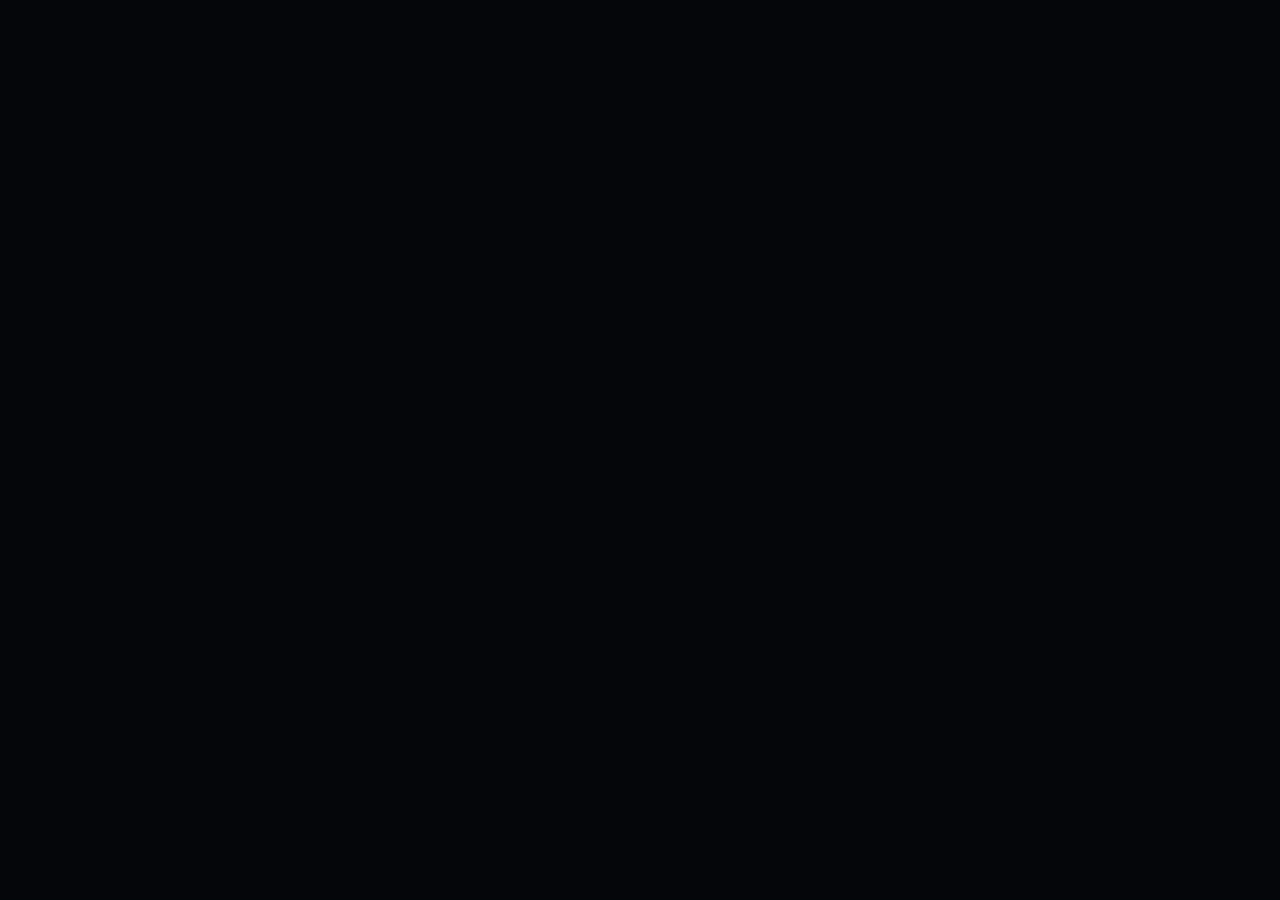
==== sidoge/index.html @ 02d99cd4 "Add public SIDOGE site with mobile buy header" ====
<!doctype html><html><head><meta charset="utf-8"><meta name="viewport" content="width=device-width,initial-scale=1"><title>SIDOGE — Super Intelligent Doge</title><style>
*{box-sizing:border-box}html,body{margin:0;max-width:100%;overflow-x:hidden;background:#05060a;color:#fff;font-family:Arial,Helvetica,sans-serif}body{background:radial-gradient(circle at 50% -10%,#14213a 0,#090b12 30%,#05060a 65%)}a{text-decoration:none;color:inherit}.wrap{width:min(1120px,calc(100% - 28px));margin:auto}nav{position:sticky;top:0;z-index:5;background:rgba(5,6,10,.94);border-bottom:1px solid #20232d}.nav{height:62px;display:flex;align-items:center;justify-content:space-between;gap:10px}.brand{font-weight:900;letter-spacing:.04em;white-space:nowrap}.btn{display:flex;align-items:center;justify-content:center;padding:13px 18px;border-radius:14px;border:1px solid #282c37;background:#10131b;font-weight:800}.gold{background:linear-gradient(135deg,#f7d974,#d7a637);color:#17120a;border:0}.hero{display:grid;grid-template-columns:minmax(0,1fr) minmax(0,.85fr);gap:48px;align-items:center;padding:68px 0}.hero>*{min-width:0}.eyebrow{display:inline-block;color:#f4cd68;border:1px solid #6a5730;border-radius:999px;padding:8px 12px;font-size:13px;font-weight:800;letter-spacing:.08em}.title{font-size:clamp(64px,8vw,108px);line-height:.9;letter-spacing:-.05em;margin:22px 0 18px;background:linear-gradient(#fff,#e2bc5d);-webkit-background-clip:text;color:transparent}.tag{font-size:clamp(24px,3vw,36px);font-weight:800;line-height:1.12;margi￿���q�^￿
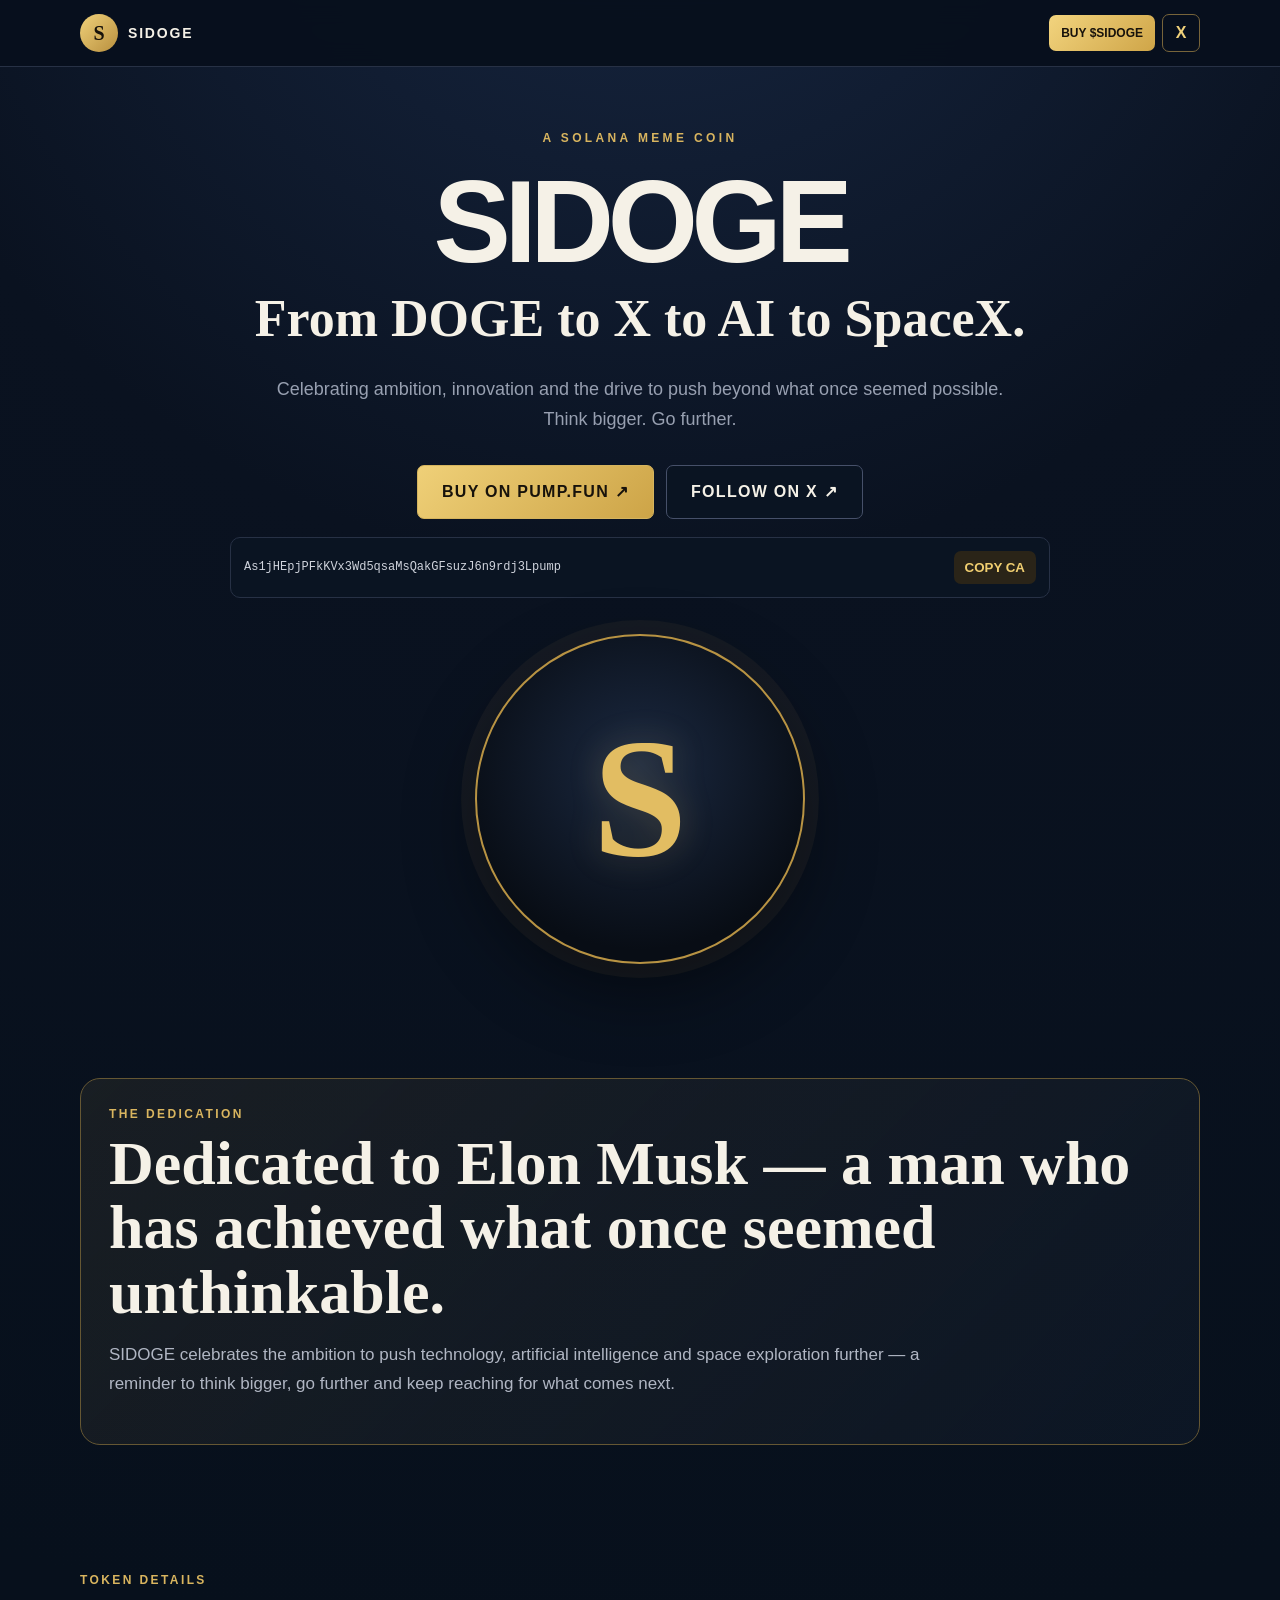
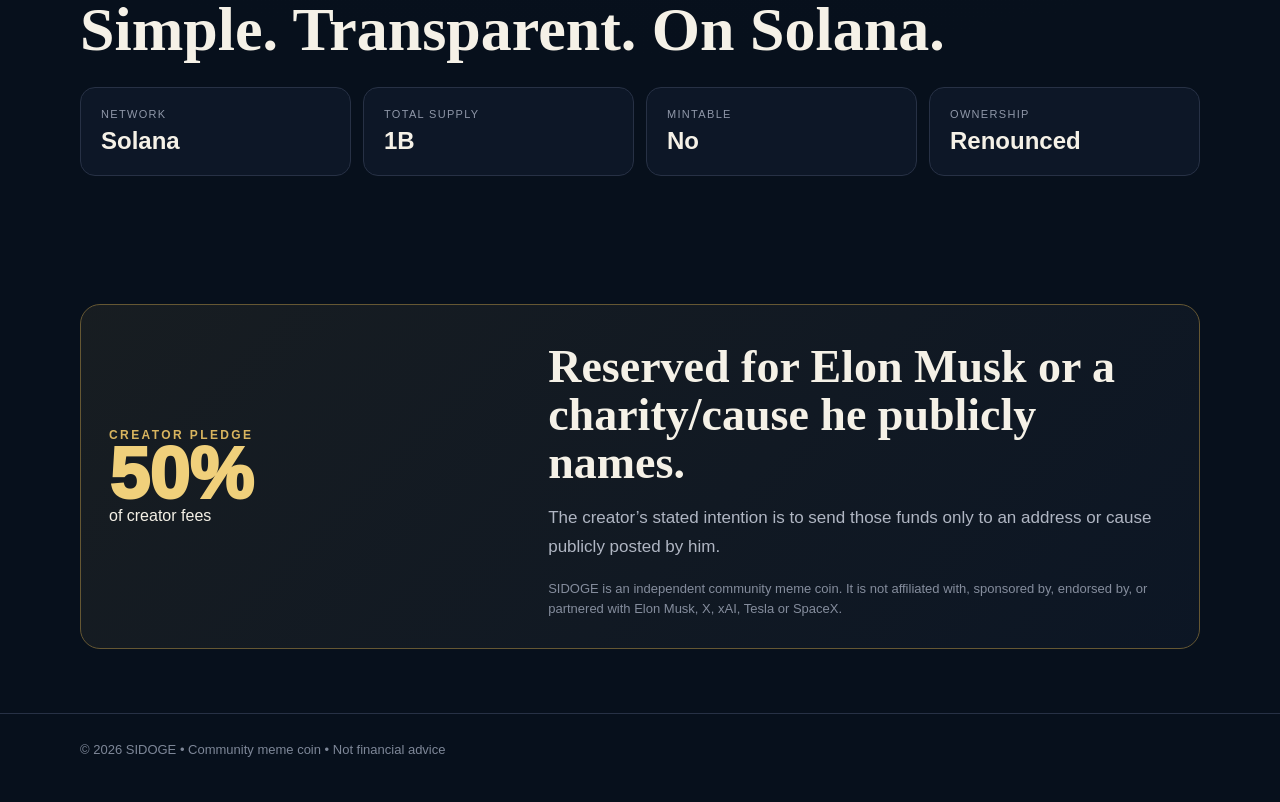
==== commit bb9f79ca: "Fix SIDOGE mobile site and top buy button" ====
--- a/sidoge/index.html
+++ b/sidoge/index.html
@@ -1,2 +1,32 @@
-<!doctype html><html><head><meta charset="utf-8"><meta name="viewport" content="width=device-width,initial-scale=1"><title>SIDOGE — Super Intelligent Doge</title><style>
-*{box-sizing:border-box}html,body{margin:0;max-width:100%;overflow-x:hidden;background:#05060a;color:#fff;font-family:Arial,Helvetica,sans-serif}body{background:radial-gradient(circle at 50% -10%,#14213a 0,#090b12 30%,#05060a 65%)}a{text-decoration:none;color:inherit}.wrap{width:min(1120px,calc(100% - 28px));margin:auto}nav{position:sticky;top:0;z-index:5;background:rgba(5,6,10,.94);border-bottom:1px solid #20232d}.nav{height:62px;display:flex;align-items:center;justify-content:space-between;gap:10px}.brand{font-weight:900;letter-spacing:.04em;white-space:nowrap}.btn{display:flex;align-items:center;justify-content:center;padding:13px 18px;border-radius:14px;border:1px solid #282c37;background:#10131b;font-weight:800}.gold{background:linear-gradient(135deg,#f7d974,#d7a637);color:#17120a;border:0}.hero{display:grid;grid-template-columns:minmax(0,1fr) minmax(0,.85fr);gap:48px;align-items:center;padding:68px 0}.hero>*{min-width:0}.eyebrow{display:inline-block;color:#f4cd68;border:1px solid #6a5730;border-radius:999px;padding:8px 12px;font-size:13px;font-weight:800;letter-spacing:.08em}.title{font-size:clamp(64px,8vw,108px);line-height:.9;letter-spacing:-.05em;margin:22px 0 18px;background:linear-gradient(#fff,#e2bc5d);-webkit-background-clip:text;color:transparent}.tag{font-size:clamp(24px,3vw,36px);font-weight:800;line-height:1.12;margi￿���q�^￿+<!doctype html>
+<html lang="en">
+<head>
+<meta charset="utf-8">
+<meta name="viewport" content="width=device-width,initial-scale=1,viewport-fit=cover">
+<meta name="theme-color" content="#08101d">
+<title>SIDOGE — Super Intelligent Doge</title>
+<meta name="description" content="SIDOGE — From DOGE to X to AI to SpaceX. A Solana community meme coin.">
+<style>
+:root{--bg:#08101d;--panel:#0d1727;--gold:#d9b55f;--gold2:#f0d07b;--text:#f5f1e7;--muted:#98a0b1;--line:#273145}
+*{box-sizing:border-box}html,body{margin:0;max-width:100%;overflow-x:hidden}body{background:radial-gradient(circle at 50% -10%,#182844 0,#0a1220 30%,#07101c 70%);color:var(--text);font-family:Arial,Helvetica,sans-serif}
+a{text-decoration:none;color:inherit}.wrap{width:min(1120px,calc(100% - 28px));margin:auto}
+header{position:sticky;top:0;z-index:999;background:rgba(8,16,29,.97);border-bottom:1px solid var(--line);backdrop-filter:blur(12px)}
+.head{height:66px;display:flex;align-items:center;justify-content:space-between;gap:10px}.brand{display:flex;align-items:center;gap:10px;min-width:0}.mark{width:38px;height:38px;border-radius:50%;display:grid;place-items:center;background:linear-gradient(135deg,#f0d17a,#b88f3e);color:#17120b;font:700 20px Georgia,serif;flex:0 0 38px}.name{font-weight:900;letter-spacing:.13em;font-size:14px;white-space:nowrap}.headBtns{display:flex;gap:7px;align-items:center;flex-shrink:0}.buyTop{background:linear-gradient(135deg,#f2d47e,#cfa548);color:#17120b;font-weight:900;padding:11px 12px;border-radius:7px;font-size:12px;white-space:nowrap}.xTop{width:38px;height:38px;border:1px solid #77643a;border-radius:7px;display:grid;place-items:center;color:#f0d17a;font-weight:900}
+.hero{text-align:center;padding:64px 0 50px}.eyebrow{color:var(--gold);font-size:12px;letter-spacing:.28em;text-transform:uppercase;font-weight:900}.title{font-size:clamp(62px,16vw,116px);line-height:.88;margin:26px 0 18px;letter-spacing:-.055em}.tag{font:700 clamp(30px,6vw,52px)/1.08 Georgia,serif;max-width:900px;margin:auto}.lead{max-width:760px;margin:28px auto 0;color:var(--muted);font-size:18px;line-height:1.65}.actions{margin-top:30px;display:flex;justify-content:center;gap:12px;flex-wrap:wrap}.btn{min-height:54px;padding:0 24px;border:1px solid #465069;border-radius:7px;display:inline-flex;align-items:center;justify-content:center;font-weight:900;letter-spacing:.08em;text-transform:uppercase}.gold{background:linear-gradient(135deg,#efd078,#cda447);color:#17120b;border-color:#d5b45e}.dark{background:#0a1422}
+.ca{max-width:820px;margin:18px auto 0;border:1px solid var(--line);background:#0a1422;border-radius:10px;padding:13px;display:flex;align-items:center;gap:10px;text-align:left}.ca code{min-width:0;overflow:hidden;text-overflow:ellipsis;white-space:nowrap;flex:1;color:#cfd3dc;font-size:12px}.ca button{border:0;border-radius:7px;padding:9px 11px;background:#2a2418;color:#f0ce70;font-weight:900}
+.emblem{width:min(330px,76vw);aspect-ratio:1;margin:36px auto 0;border-radius:50%;display:grid;place-items:center;background:radial-gradient(circle at 50% 40%,#1b2941,#080d15 72%);border:2px solid #b89343;box-shadow:0 0 0 14px rgba(217,181,95,.05),0 28px 70px rgba(0,0,0,.45)}.emblem .s{font:700 clamp(100px,28vw,170px) Georgia,serif;color:#e2bd62;text-shadow:0 0 35px rgba(217,181,95,.22)}
+section{padding:64px 0}.kicker{color:var(--gold);font-size:12px;letter-spacing:.2em;text-transform:uppercase;font-weight:900}.sectionTitle{font:700 clamp(36px,7vw,62px)/1.04 Georgia,serif;margin:10px 0 16px}.copy{color:#b0b6c3;font-size:17px;line-height:1.7;max-width:820px}.box{border:1px solid #655733;background:linear-gradient(135deg,rgba(217,181,95,.08),rgba(20,31,49,.4));border-radius:20px;padding:28px}.facts{display:grid;grid-template-columns:repeat(4,1fr);gap:12px;margin-top:26px}.fact{border:1px solid var(--line);background:var(--panel);border-radius:15px;padding:20px}.fact span{display:block;color:#8f97a8;font-size:11px;letter-spacing:.12em;text-transform:uppercase}.fact b{display:block;margin-top:7px;font-size:24px}.pledge{display:grid;grid-template-columns:.8fr 1.2fr;gap:24px;align-items:center}.big{font-size:72px;font-weight:950;color:var(--gold2);line-height:.9}.note{color:#858d9d;font-size:13px;line-height:1.6;margin-top:14px}footer{border-top:1px solid var(--line);padding:28px 0 45px;color:#7e8798;font-size:13px}
+@media(max-width:760px){.wrap{width:calc(100% - 24px)}.head{height:62px}.name{font-size:12px;letter-spacing:.09em}.mark{width:34px;height:34px;flex-basis:34px;font-size:17px}.buyTop{font-size:11px;padding:10px 9px}.xTop{width:34px;height:34px}.hero{padding:46px 0 36px}.lead{font-size:16px}.actions{display:grid;grid-template-columns:1fr}.btn{width:100%}.ca{display:grid;grid-template-columns:1fr}.ca code{white-space:normal;overflow-wrap:anywhere}.ca button{width:100%}.facts{grid-template-columns:1fr 1fr}.pledge{grid-template-columns:1fr}.box{padding:21px}}
+</style>
+</head>
+<body>
+<header><div class="wrap head"><a class="brand" href="#top"><span class="mark">S</span><span class="name">SIDOGE</span></a><div class="headBtns"><a class="buyTop" href="https://pump.fun/coin/As1jHEpjPFkKVx3Wd5qsaMsQakGFsuzJ6n9rdj3Lpump" target="_blank" rel="noopener">BUY $SIDOGE</a><a class="xTop" href="https://x.com/SIDOGEcoin" target="_blank" rel="noopener" aria-label="SIDOGE on X">X</a></div></div></header>
+<main id="top">
+<div class="wrap hero"><div class="eyebrow">A Solana Meme Coin</div><h1 class="title">SIDOGE</h1><div class="tag">From DOGE to X to AI to SpaceX.</div><p class="lead">Celebrating ambition, innovation and the drive to push beyond what once seemed possible. Think bigger. Go further.</p><div class="actions"><a class="btn gold" href="https://pump.fun/coin/As1jHEpjPFkKVx3Wd5qsaMsQakGFsuzJ6n9rdj3Lpump" target="_blank" rel="noopener">Buy on Pump.fun ↗</a><a class="btn dark" href="https://x.com/SIDOGEcoin" target="_blank" rel="noopener">Follow on X ↗</a></div><div class="ca"><code>As1jHEpjPFkKVx3Wd5qsaMsQakGFsuzJ6n9rdj3Lpump</code><button onclick="copyCA(this)">COPY CA</button></div><div class="emblem"><div class="s">S</div></div></div>
+<section><div class="wrap"><div class="box"><div class="kicker">The dedication</div><h2 class="sectionTitle">Dedicated to Elon Musk — a man who has achieved what once seemed unthinkable.</h2><p class="copy">SIDOGE celebrates the ambition to push technology, artificial intelligence and space exploration further — a reminder to think bigger, go further and keep reaching for what comes next.</p></div></div></section>
+<section><div class="wrap"><div class="kicker">Token details</div><h2 class="sectionTitle">Simple. Transparent. On Solana.</h2><div class="facts"><div class="fact"><span>Network</span><b>Solana</b></div><div class="fact"><span>Total Supply</span><b>1B</b></div><div class="fact"><span>Mintable</span><b>No</b></div><div class="fact"><span>Ownership</span><b>Renounced</b></div></div></div></section>
+<section><div class="wrap"><div class="box pledge"><div><div class="kicker">Creator pledge</div><div class="big">50%</div><div>of creator fees</div></div><div><h2 class="sectionTitle" style="font-size:clamp(30px,5vw,46px)">Reserved for Elon Musk or a charity/cause he publicly names.</h2><p class="copy">The creator’s stated intention is to send those funds only to an address or cause publicly posted by him.</p><div class="note">SIDOGE is an independent community meme coin. It is not affiliated with, sponsored by, endorsed by, or partnered with Elon Musk, X, xAI, Tesla or SpaceX.</div></div></div></section>
+</main>
+<footer><div class="wrap">© 2026 SIDOGE • Community meme coin • Not financial advice</div></footer>
+<script>function copyCA(b){navigator.clipboard.writeText('As1jHEpjPFkKVx3Wd5qsaMsQakGFsuzJ6n9rdj3Lpump').then(()=>{const x=b.textContent;b.textContent='COPIED ✓';setTimeout(()=>b.textContent=x,1300)})}</script>
+</body></html>
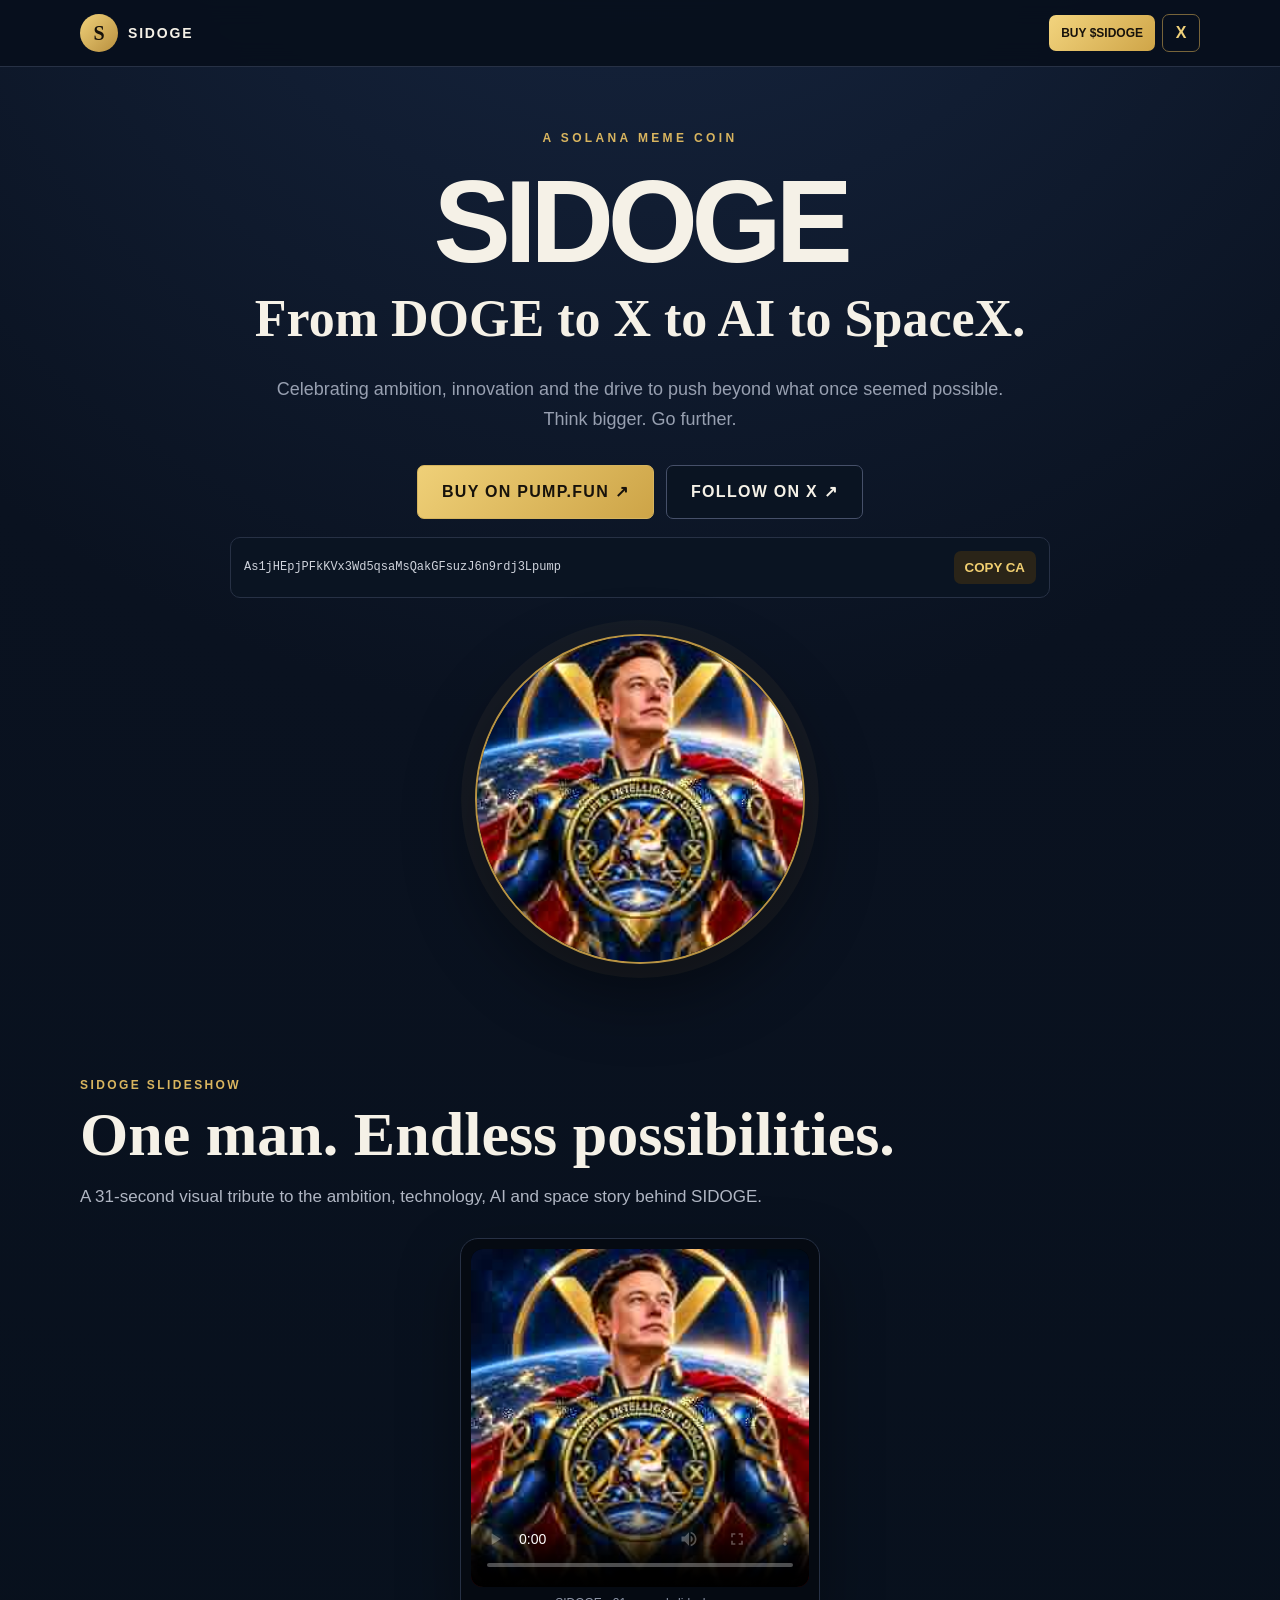
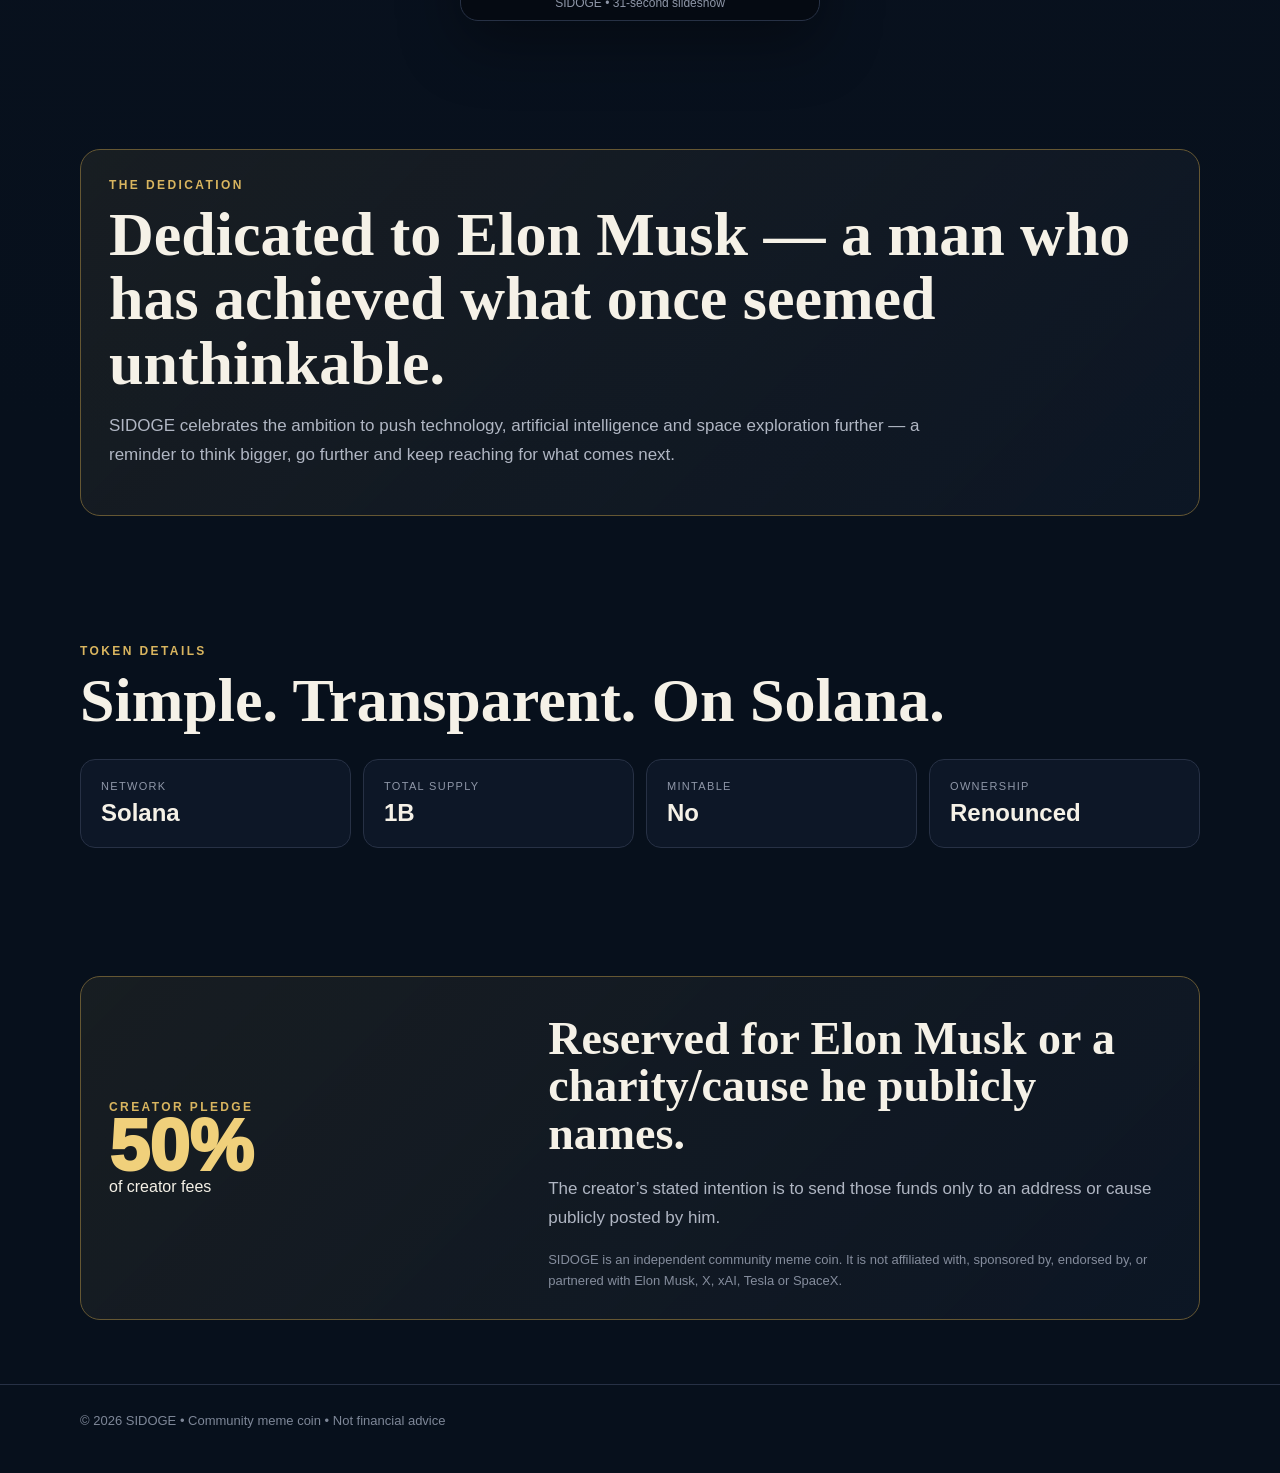
==== commit 54232a05: "Restore SIDOGE logo and slideshow video" ====
--- a/sidoge/index.html
+++ b/sidoge/index.html
@@ -14,7 +14,7 @@
 .head{height:66px;display:flex;align-items:center;justify-content:space-between;gap:10px}.brand{display:flex;align-items:center;gap:10px;min-width:0}.mark{width:38px;height:38px;border-radius:50%;display:grid;place-items:center;background:linear-gradient(135deg,#f0d17a,#b88f3e);color:#17120b;font:700 20px Georgia,serif;flex:0 0 38px}.name{font-weight:900;letter-spacing:.13em;font-size:14px;white-space:nowrap}.headBtns{display:flex;gap:7px;align-items:center;flex-shrink:0}.buyTop{background:linear-gradient(135deg,#f2d47e,#cfa548);color:#17120b;font-weight:900;padding:11px 12px;border-radius:7px;font-size:12px;white-space:nowrap}.xTop{width:38px;height:38px;border:1px solid #77643a;border-radius:7px;display:grid;place-items:center;color:#f0d17a;font-weight:900}
 .hero{text-align:center;padding:64px 0 50px}.eyebrow{color:var(--gold);font-size:12px;letter-spacing:.28em;text-transform:uppercase;font-weight:900}.title{font-size:clamp(62px,16vw,116px);line-height:.88;margin:26px 0 18px;letter-spacing:-.055em}.tag{font:700 clamp(30px,6vw,52px)/1.08 Georgia,serif;max-width:900px;margin:auto}.lead{max-width:760px;margin:28px auto 0;color:var(--muted);font-size:18px;line-height:1.65}.actions{margin-top:30px;display:flex;justify-content:center;gap:12px;flex-wrap:wrap}.btn{min-height:54px;padding:0 24px;border:1px solid #465069;border-radius:7px;display:inline-flex;align-items:center;justify-content:center;font-weight:900;letter-spacing:.08em;text-transform:uppercase}.gold{background:linear-gradient(135deg,#efd078,#cda447);color:#17120b;border-color:#d5b45e}.dark{background:#0a1422}
 .ca{max-width:820px;margin:18px auto 0;border:1px solid var(--line);background:#0a1422;border-radius:10px;padding:13px;display:flex;align-items:center;gap:10px;text-align:left}.ca code{min-width:0;overflow:hidden;text-overflow:ellipsis;white-space:nowrap;flex:1;color:#cfd3dc;font-size:12px}.ca button{border:0;border-radius:7px;padding:9px 11px;background:#2a2418;color:#f0ce70;font-weight:900}
-.emblem{width:min(330px,76vw);aspect-ratio:1;margin:36px auto 0;border-radius:50%;display:grid;place-items:center;background:radial-gradient(circle at 50% 40%,#1b2941,#080d15 72%);border:2px solid #b89343;box-shadow:0 0 0 14px rgba(217,181,95,.05),0 28px 70px rgba(0,0,0,.45)}.emblem .s{font:700 clamp(100px,28vw,170px) Georgia,serif;color:#e2bd62;text-shadow:0 0 35px rgba(217,181,95,.22)}
+.coin-img{display:block;width:min(330px,76vw);aspect-ratio:1;margin:36px auto 0;border-radius:50%;object-fit:cover;border:2px solid #b89343;box-shadow:0 0 0 14px rgba(217,181,95,.05),0 28px 70px rgba(0,0,0,.45)}.video-card{max-width:360px;margin:26px auto 0;padding:10px;border:1px solid var(--line);border-radius:18px;background:#050a12;box-shadow:0 24px 60px rgba(0,0,0,.35)}.video-card video{display:block;width:100%;height:auto;border-radius:12px;background:#000}.video-note{text-align:center;color:#8f97a8;font-size:12px;margin-top:9px}
 section{padding:64px 0}.kicker{color:var(--gold);font-size:12px;letter-spacing:.2em;text-transform:uppercase;font-weight:900}.sectionTitle{font:700 clamp(36px,7vw,62px)/1.04 Georgia,serif;margin:10px 0 16px}.copy{color:#b0b6c3;font-size:17px;line-height:1.7;max-width:820px}.box{border:1px solid #655733;background:linear-gradient(135deg,rgba(217,181,95,.08),rgba(20,31,49,.4));border-radius:20px;padding:28px}.facts{display:grid;grid-template-columns:repeat(4,1fr);gap:12px;margin-top:26px}.fact{border:1px solid var(--line);background:var(--panel);border-radius:15px;padding:20px}.fact span{display:block;color:#8f97a8;font-size:11px;letter-spacing:.12em;text-transform:uppercase}.fact b{display:block;margin-top:7px;font-size:24px}.pledge{display:grid;grid-template-columns:.8fr 1.2fr;gap:24px;align-items:center}.big{font-size:72px;font-weight:950;color:var(--gold2);line-height:.9}.note{color:#858d9d;font-size:13px;line-height:1.6;margin-top:14px}footer{border-top:1px solid var(--line);padding:28px 0 45px;color:#7e8798;font-size:13px}
 @media(max-width:760px){.wrap{width:calc(100% - 24px)}.head{height:62px}.name{font-size:12px;letter-spacing:.09em}.mark{width:34px;height:34px;flex-basis:34px;font-size:17px}.buyTop{font-size:11px;padding:10px 9px}.xTop{width:34px;height:34px}.hero{padding:46px 0 36px}.lead{font-size:16px}.actions{display:grid;grid-template-columns:1fr}.btn{width:100%}.ca{display:grid;grid-template-columns:1fr}.ca code{white-space:normal;overflow-wrap:anywhere}.ca button{width:100%}.facts{grid-template-columns:1fr 1fr}.pledge{grid-template-columns:1fr}.box{padding:21px}}
 </style>
@@ -22,7 +22,8 @@
 <body>
 <header><div class="wrap head"><a class="brand" href="#top"><span class="mark">S</span><span class="name">SIDOGE</span></a><div class="headBtns"><a class="buyTop" href="https://pump.fun/coin/As1jHEpjPFkKVx3Wd5qsaMsQakGFsuzJ6n9rdj3Lpump" target="_blank" rel="noopener">BUY $SIDOGE</a><a class="xTop" href="https://x.com/SIDOGEcoin" target="_blank" rel="noopener" aria-label="SIDOGE on X">X</a></div></div></header>
 <main id="top">
-<div class="wrap hero"><div class="eyebrow">A Solana Meme Coin</div><h1 class="title">SIDOGE</h1><div class="tag">From DOGE to X to AI to SpaceX.</div><p class="lead">Celebrating ambition, innovation and the drive to push beyond what once seemed possible. Think bigger. Go further.</p><div class="actions"><a class="btn gold" href="https://pump.fun/coin/As1jHEpjPFkKVx3Wd5qsaMsQakGFsuzJ6n9rdj3Lpump" target="_blank" rel="noopener">Buy on Pump.fun ↗</a><a class="btn dark" href="https://x.com/SIDOGEcoin" target="_blank" rel="noopener">Follow on X ↗</a></div><div class="ca"><code>As1jHEpjPFkKVx3Wd5qsaMsQakGFsuzJ6n9rdj3Lpump</code><button onclick="copyCA(this)">COPY CA</button></div><div class="emblem"><div class="s">S</div></div></div>
+<div class="wrap hero"><div class="eyebrow">A Solana Meme Coin</div><h1 class="title">SIDOGE</h1><div class="tag">From DOGE to X to AI to SpaceX.</div><p class="lead">Celebrating ambition, innovation and the drive to push beyond what once seemed possible. Think bigger. Go further.</p><div class="actions"><a class="btn gold" href="https://pump.fun/coin/As1jHEpjPFkKVx3Wd5qsaMsQakGFsuzJ6n9rdj3Lpump" target="_blank" rel="noopener">Buy on Pump.fun ↗</a><a class="btn dark" href="https://x.com/SIDOGEcoin" target="_blank" rel="noopener">Follow on X ↗</a></div><div class="ca"><code>As1jHEpjPFkKVx3Wd5qsaMsQakGFsuzJ6n9rdj3Lpump</code><button onclick="copyCA(this)">COPY CA</button></div><img class="coin-img" src="logo.jpg" alt="SIDOGE Super Intelligent Doge coin logo"></div>
+<section><div class="wrap"><div class="kicker">SIDOGE slideshow</div><h2 class="sectionTitle">One man. Endless possibilities.</h2><p class="copy">A 31-second visual tribute to the ambition, technology, AI and space story behind SIDOGE.</p><div class="video-card"><video controls playsinline preload="metadata" poster="logo.jpg"><source src="slideshow.mp4" type="video/mp4"></video><div class="video-note">SIDOGE • 31-second slideshow</div></div></div></section>
 <section><div class="wrap"><div class="box"><div class="kicker">The dedication</div><h2 class="sectionTitle">Dedicated to Elon Musk — a man who has achieved what once seemed unthinkable.</h2><p class="copy">SIDOGE celebrates the ambition to push technology, artificial intelligence and space exploration further — a reminder to think bigger, go further and keep reaching for what comes next.</p></div></div></section>
 <section><div class="wrap"><div class="kicker">Token details</div><h2 class="sectionTitle">Simple. Transparent. On Solana.</h2><div class="facts"><div class="fact"><span>Network</span><b>Solana</b></div><div class="fact"><span>Total Supply</span><b>1B</b></div><div class="fact"><span>Mintable</span><b>No</b></div><div class="fact"><span>Ownership</span><b>Renounced</b></div></div></div></section>
 <section><div class="wrap"><div class="box pledge"><div><div class="kicker">Creator pledge</div><div class="big">50%</div><div>of creator fees</div></div><div><h2 class="sectionTitle" style="font-size:clamp(30px,5vw,46px)">Reserved for Elon Musk or a charity/cause he publicly names.</h2><p class="copy">The creator’s stated intention is to send those funds only to an address or cause publicly posted by him.</p><div class="note">SIDOGE is an independent community meme coin. It is not affiliated with, sponsored by, endorsed by, or partnered with Elon Musk, X, xAI, Tesla or SpaceX.</div></div></div></section>
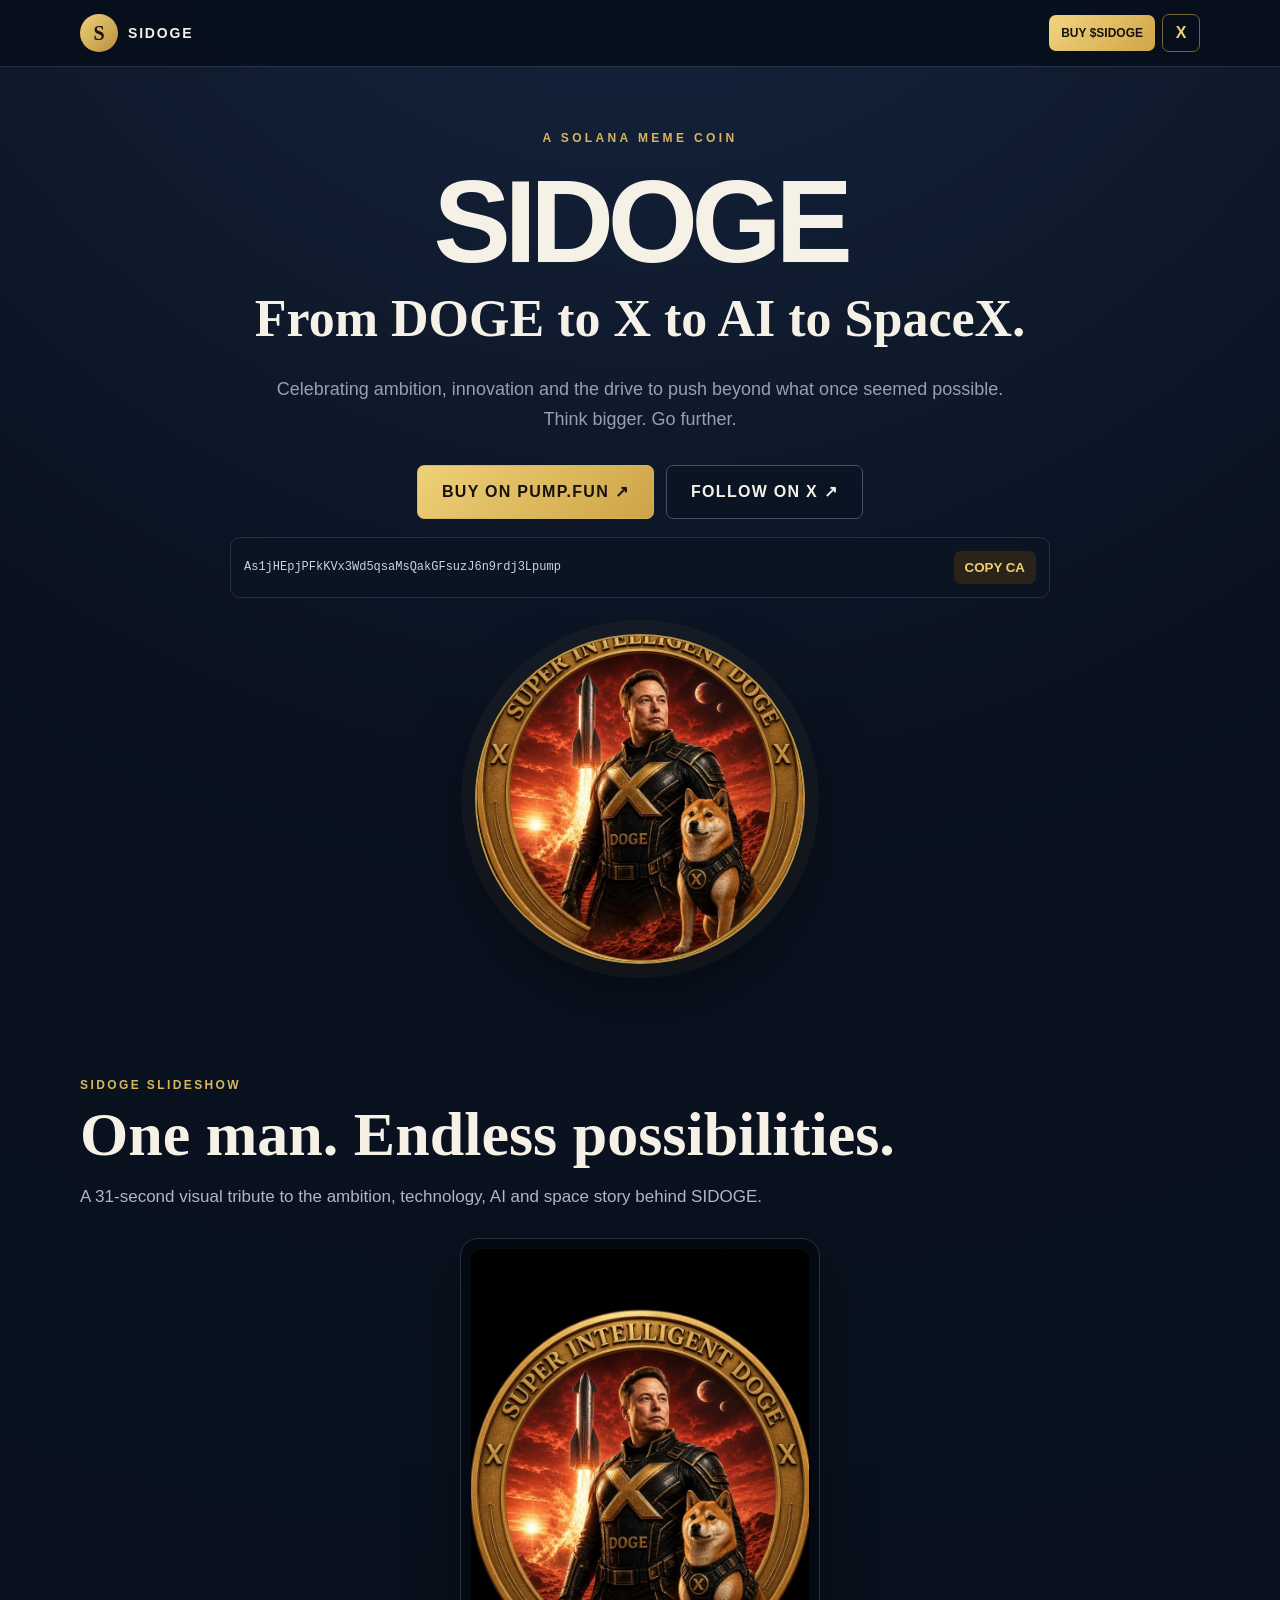
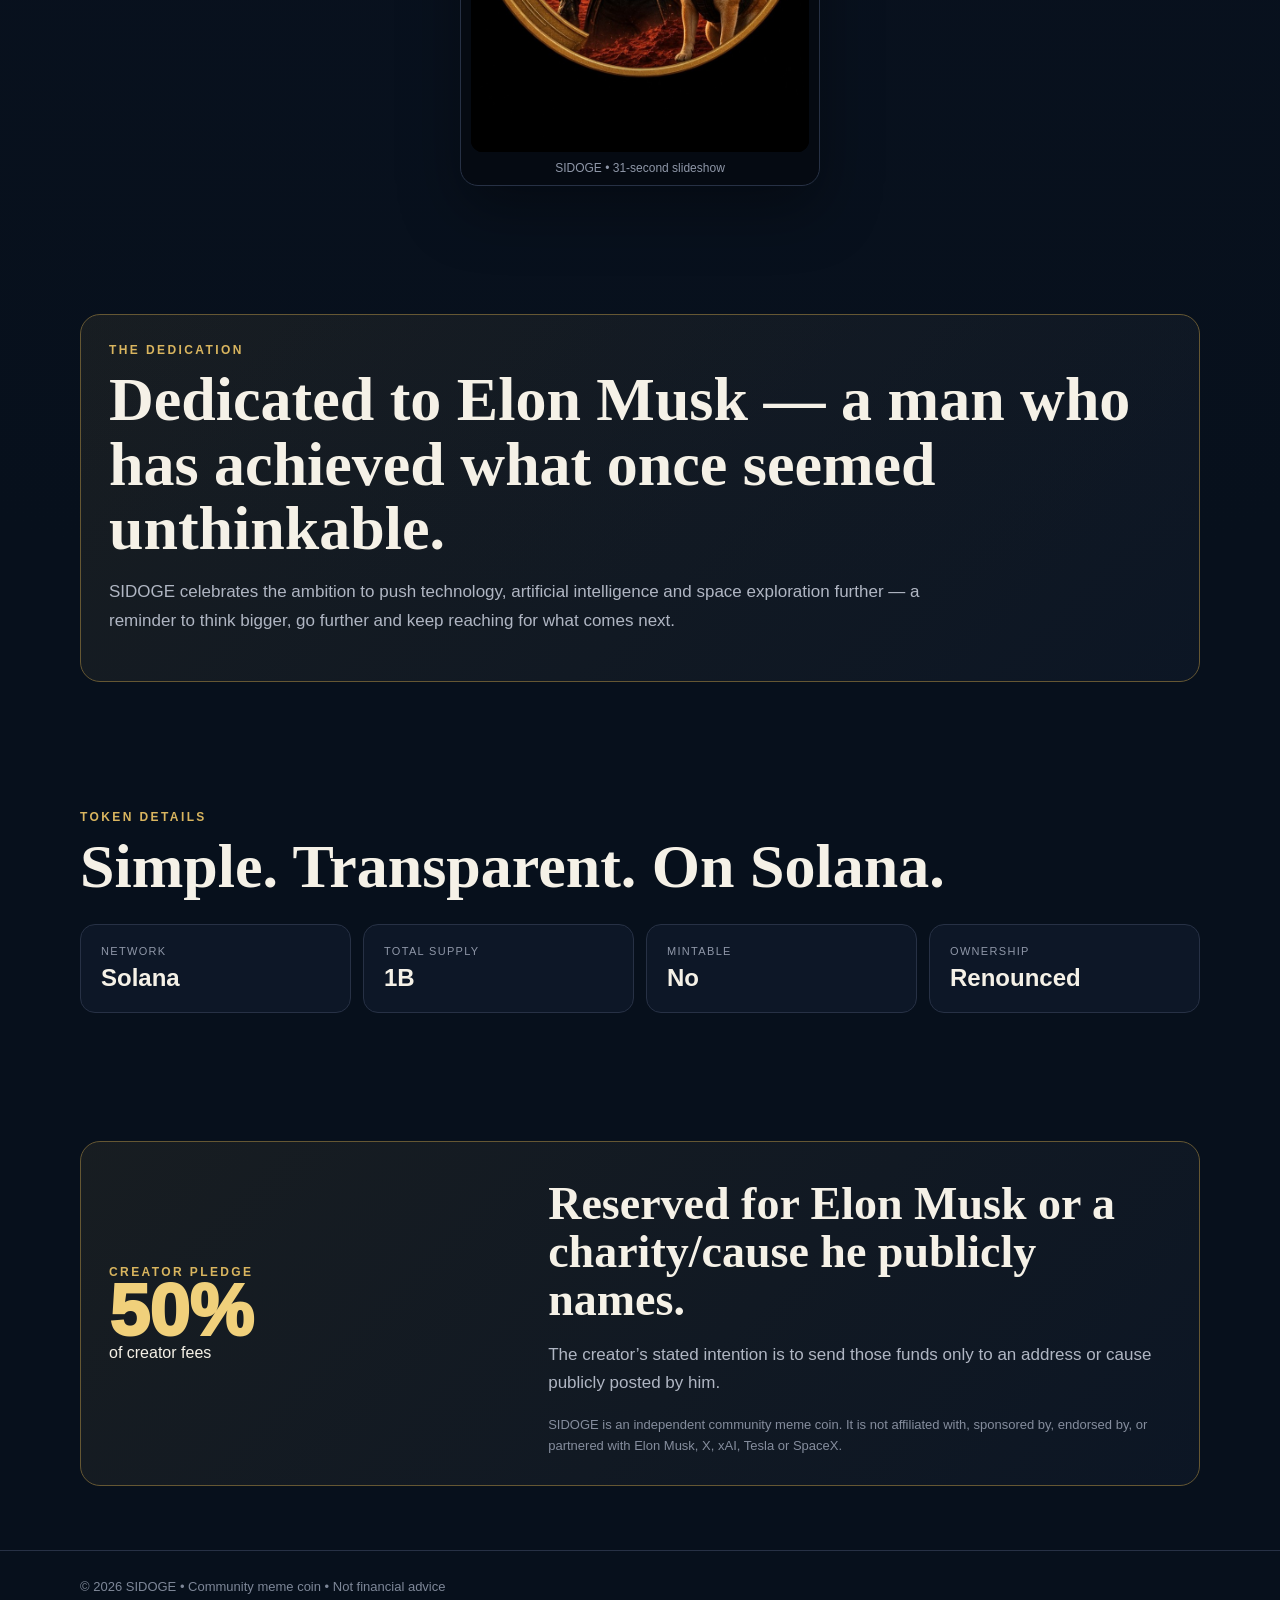
==== commit 7c413bdb: "Replace SIDOGE logo only" ====
--- a/sidoge/index.html
+++ b/sidoge/index.html
@@ -22,8 +22,8 @@
 <body>
 <header><div class="wrap head"><a class="brand" href="#top"><span class="mark">S</span><span class="name">SIDOGE</span></a><div class="headBtns"><a class="buyTop" href="https://pump.fun/coin/As1jHEpjPFkKVx3Wd5qsaMsQakGFsuzJ6n9rdj3Lpump" target="_blank" rel="noopener">BUY $SIDOGE</a><a class="xTop" href="https://x.com/SIDOGEcoin" target="_blank" rel="noopener" aria-label="SIDOGE on X">X</a></div></div></header>
 <main id="top">
-<div class="wrap hero"><div class="eyebrow">A Solana Meme Coin</div><h1 class="title">SIDOGE</h1><div class="tag">From DOGE to X to AI to SpaceX.</div><p class="lead">Celebrating ambition, innovation and the drive to push beyond what once seemed possible. Think bigger. Go further.</p><div class="actions"><a class="btn gold" href="https://pump.fun/coin/As1jHEpjPFkKVx3Wd5qsaMsQakGFsuzJ6n9rdj3Lpump" target="_blank" rel="noopener">Buy on Pump.fun ↗</a><a class="btn dark" href="https://x.com/SIDOGEcoin" target="_blank" rel="noopener">Follow on X ↗</a></div><div class="ca"><code>As1jHEpjPFkKVx3Wd5qsaMsQakGFsuzJ6n9rdj3Lpump</code><button onclick="copyCA(this)">COPY CA</button></div><img class="coin-img" src="logo.jpg" alt="SIDOGE Super Intelligent Doge coin logo"></div>
-<section><div class="wrap"><div class="kicker">SIDOGE slideshow</div><h2 class="sectionTitle">One man. Endless possibilities.</h2><p class="copy">A 31-second visual tribute to the ambition, technology, AI and space story behind SIDOGE.</p><div class="video-card"><video controls playsinline preload="metadata" poster="logo.jpg"><source src="slideshow.mp4" type="video/mp4"></video><div class="video-note">SIDOGE • 31-second slideshow</div></div></div></section>
+<div class="wrap hero"><div class="eyebrow">A Solana Meme Coin</div><h1 class="title">SIDOGE</h1><div class="tag">From DOGE to X to AI to SpaceX.</div><p class="lead">Celebrating ambition, innovation and the drive to push beyond what once seemed possible. Think bigger. Go further.</p><div class="actions"><a class="btn gold" href="https://pump.fun/coin/As1jHEpjPFkKVx3Wd5qsaMsQakGFsuzJ6n9rdj3Lpump" target="_blank" rel="noopener">Buy on Pump.fun ↗</a><a class="btn dark" href="https://x.com/SIDOGEcoin" target="_blank" rel="noopener">Follow on X ↗</a></div><div class="ca"><code>As1jHEpjPFkKVx3Wd5qsaMsQakGFsuzJ6n9rdj3Lpump</code><button onclick="copyCA(this)">COPY CA</button></div><img class="coin-img" src="[data-uri]" alt="SIDOGE Super Intelligent Doge coin logo"></div>
+<section><div class="wrap"><div class="kicker">SIDOGE slideshow</div><h2 class="sectionTitle">One man. Endless possibilities.</h2><p class="copy">A 31-second visual tribute to the ambition, technology, AI and space story behind SIDOGE.</p><div class="video-card"><video controls playsinline preload="metadata" poster="[data-uri]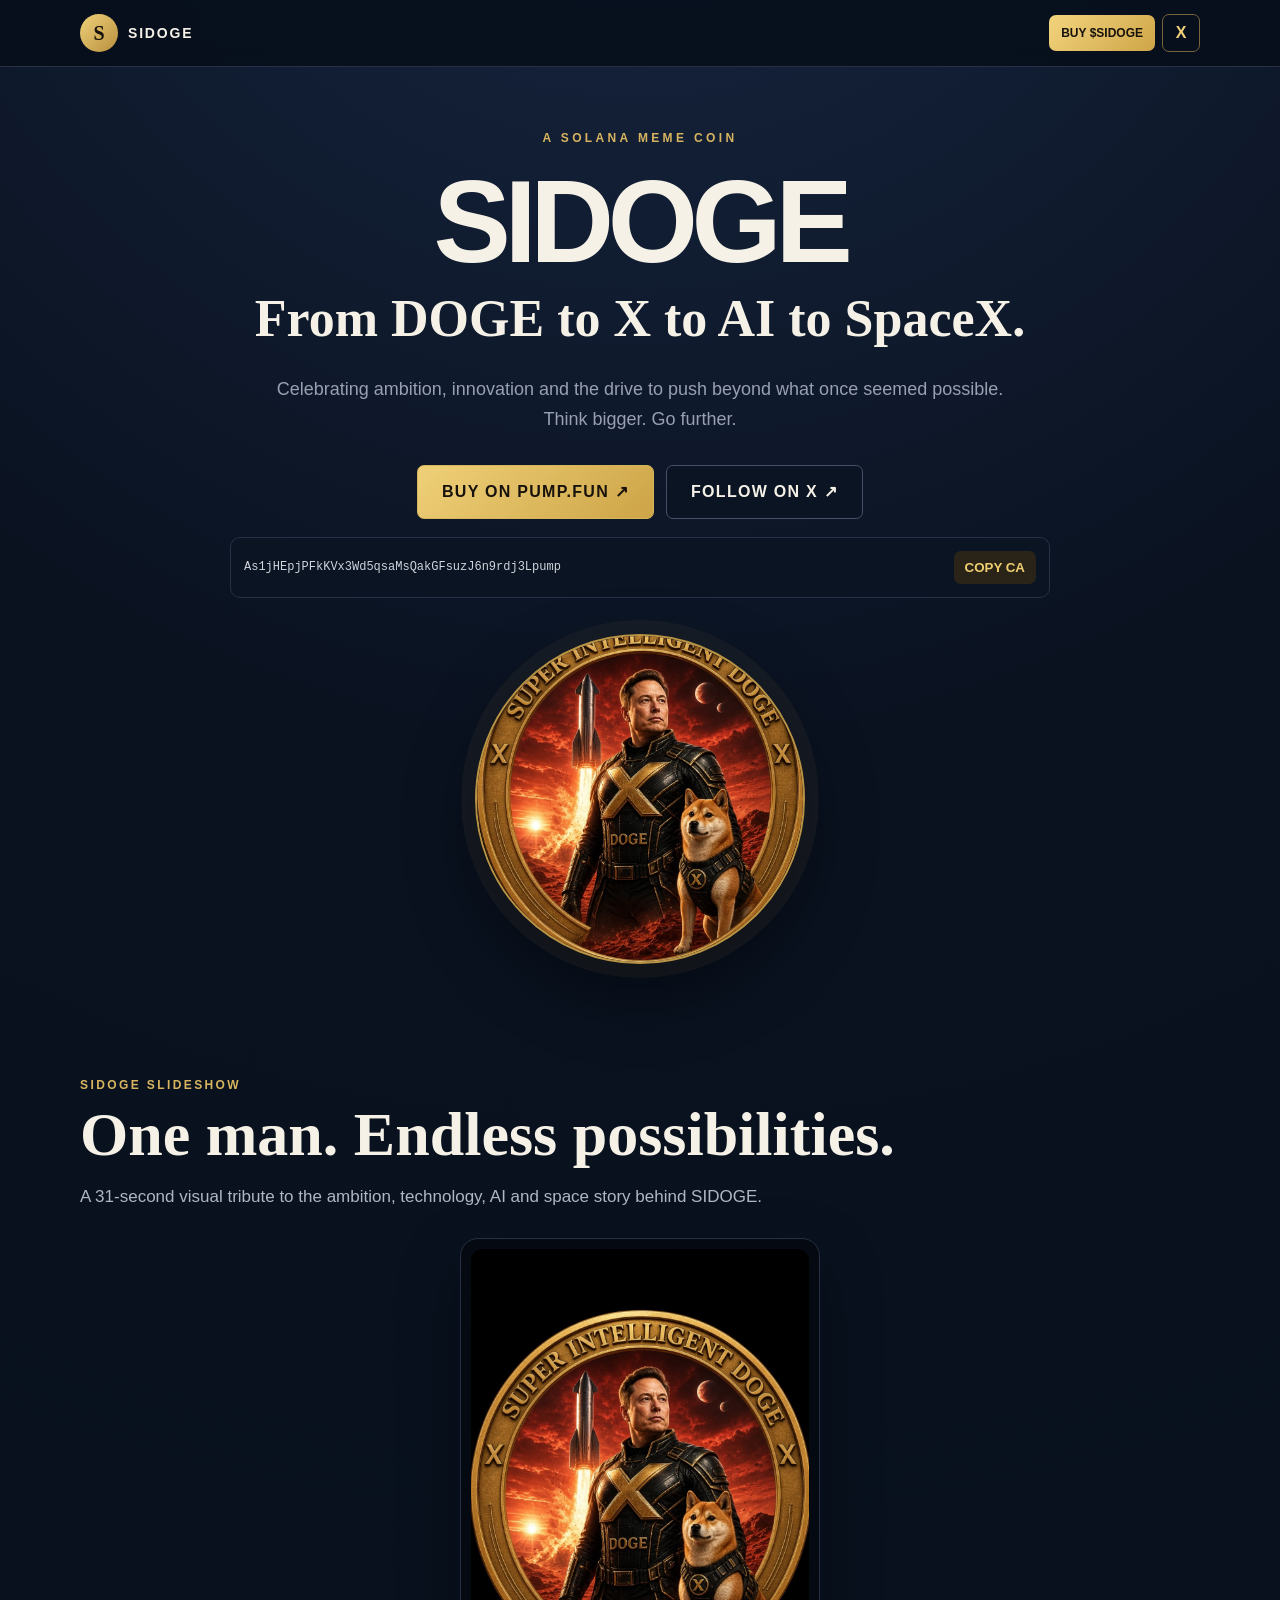
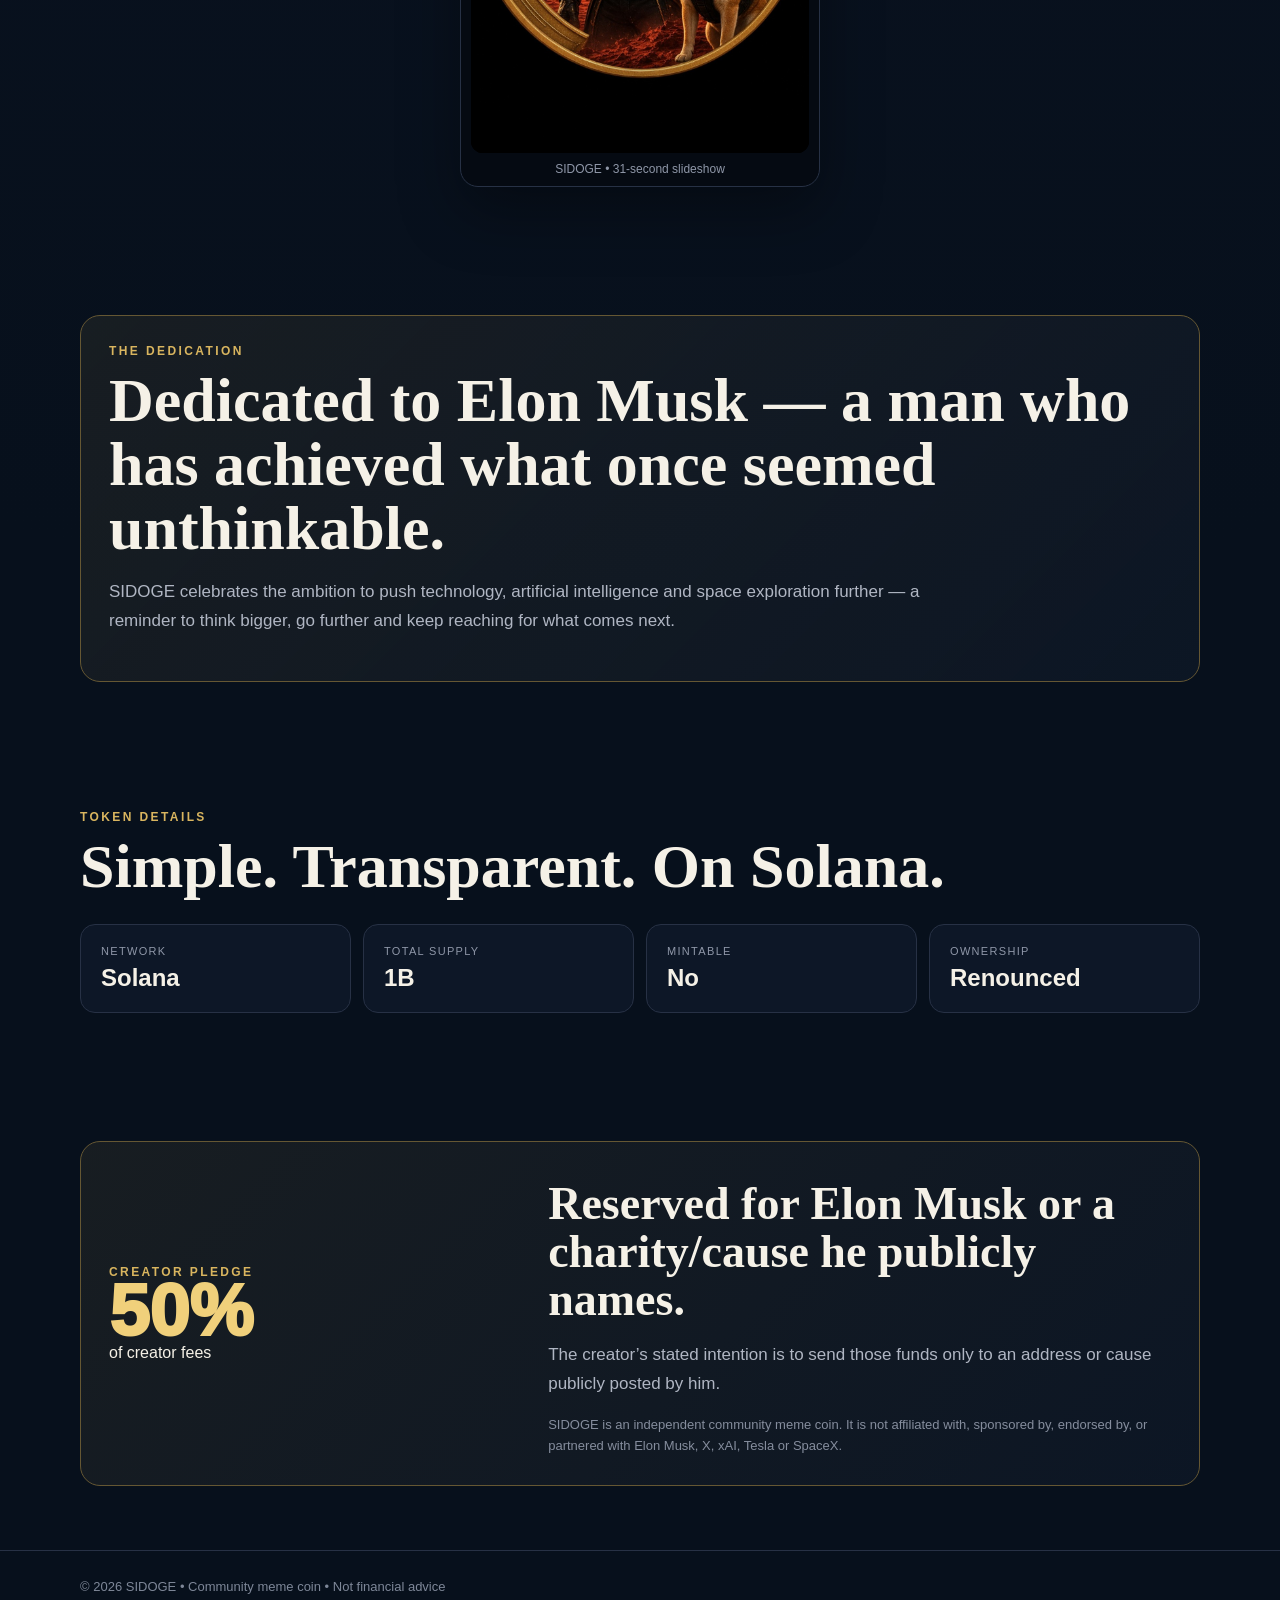
==== commit 0a5eba42: "Use exact uploaded SIDOGE logo and video assets" ====
--- a/sidoge/index.html
+++ b/sidoge/index.html
@@ -22,8 +22,8 @@
 <body>
 <header><div class="wrap head"><a class="brand" href="#top"><span class="mark">S</span><span class="name">SIDOGE</span></a><div class="headBtns"><a class="buyTop" href="https://pump.fun/coin/As1jHEpjPFkKVx3Wd5qsaMsQakGFsuzJ6n9rdj3Lpump" target="_blank" rel="noopener">BUY $SIDOGE</a><a class="xTop" href="https://x.com/SIDOGEcoin" target="_blank" rel="noopener" aria-label="SIDOGE on X">X</a></div></div></header>
 <main id="top">
-<div class="wrap hero"><div class="eyebrow">A Solana Meme Coin</div><h1 class="title">SIDOGE</h1><div class="tag">From DOGE to X to AI to SpaceX.</div><p class="lead">Celebrating ambition, innovation and the drive to push beyond what once seemed possible. Think bigger. Go further.</p><div class="actions"><a class="btn gold" href="https://pump.fun/coin/As1jHEpjPFkKVx3Wd5qsaMsQakGFsuzJ6n9rdj3Lpump" target="_blank" rel="noopener">Buy on Pump.fun ↗</a><a class="btn dark" href="https://x.com/SIDOGEcoin" target="_blank" rel="noopener">Follow on X ↗</a></div><div class="ca"><code>As1jHEpjPFkKVx3Wd5qsaMsQakGFsuzJ6n9rdj3Lpump</code><button onclick="copyCA(this)">COPY CA</button></div><img class="coin-img" src="[data-uri]" alt="SIDOGE Super Intelligent Doge coin logo"></div>
-<section><div class="wrap"><div class="kicker">SIDOGE slideshow</div><h2 class="sectionTitle">One man. Endless possibilities.</h2><p class="copy">A 31-second visual tribute to the ambition, technology, AI and space story behind SIDOGE.</p><div class="video-card"><video controls playsinline preload="metadata" poster="[data-uri]